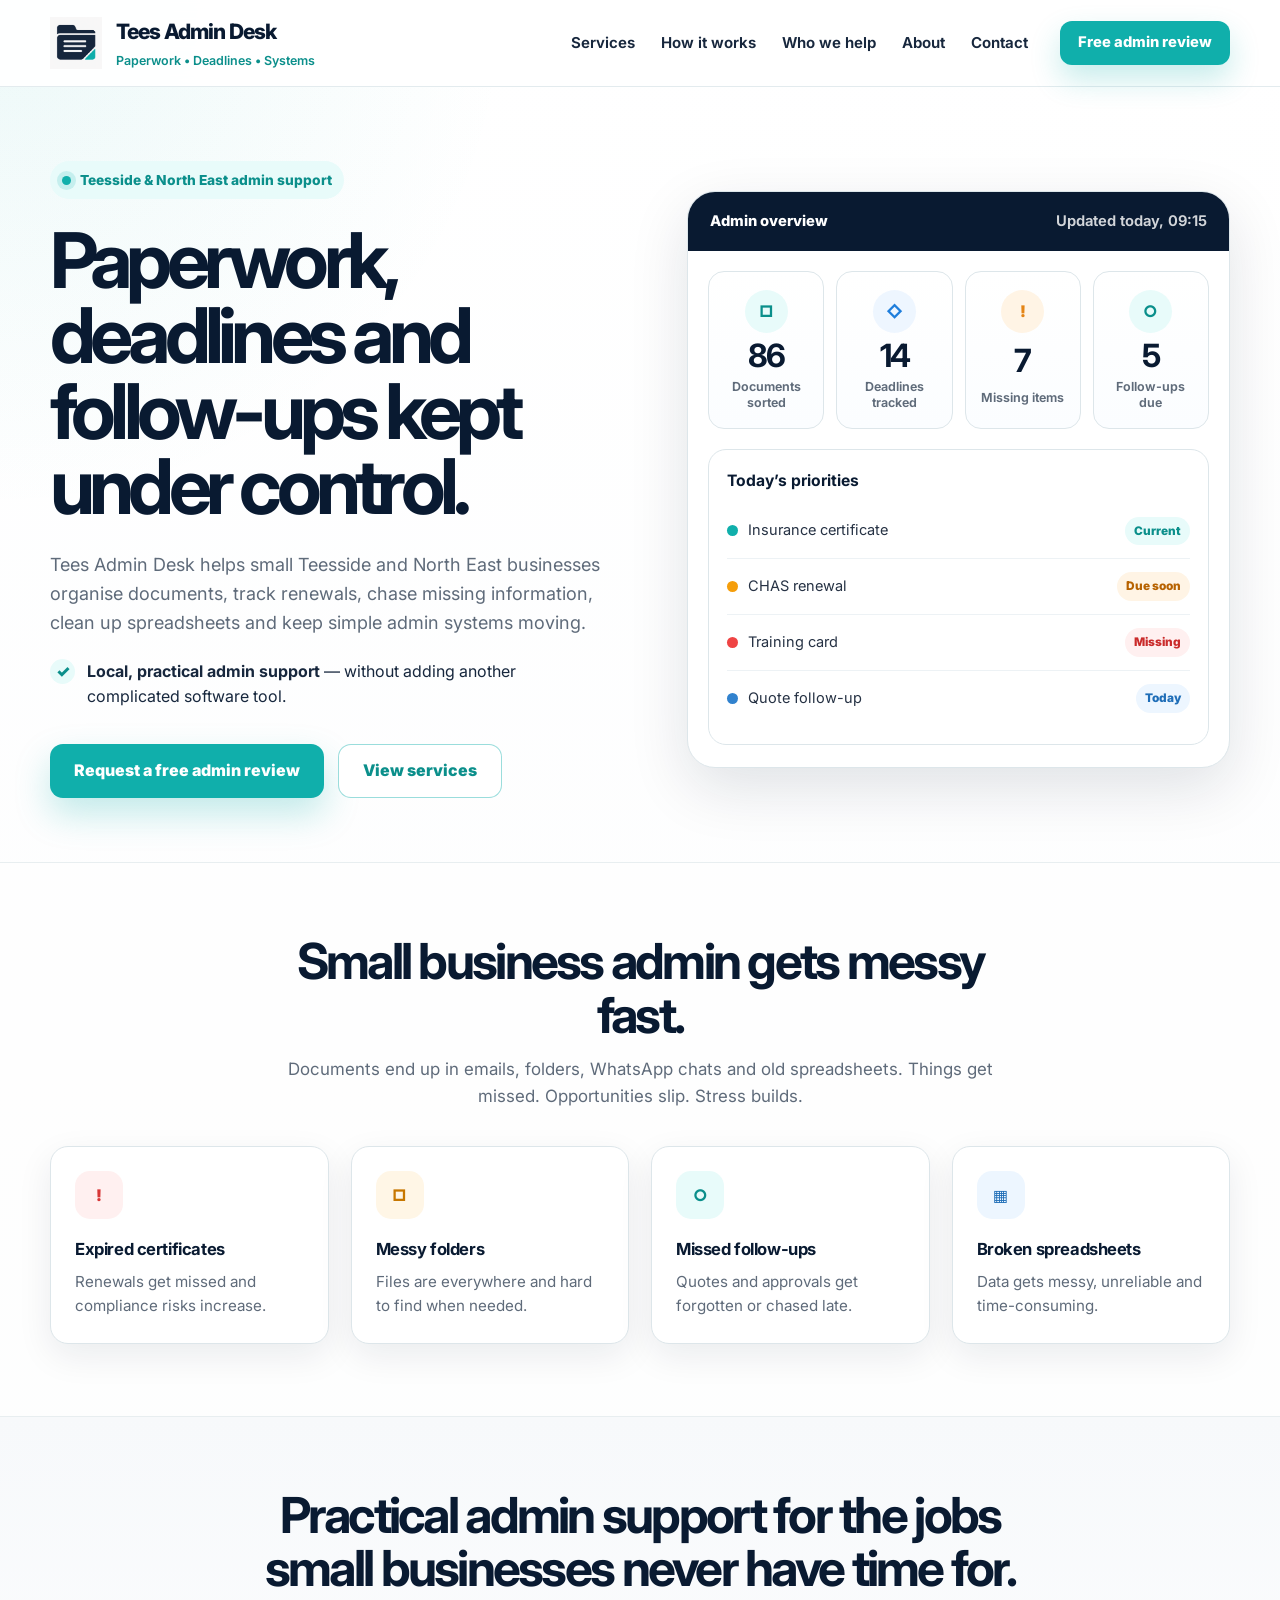
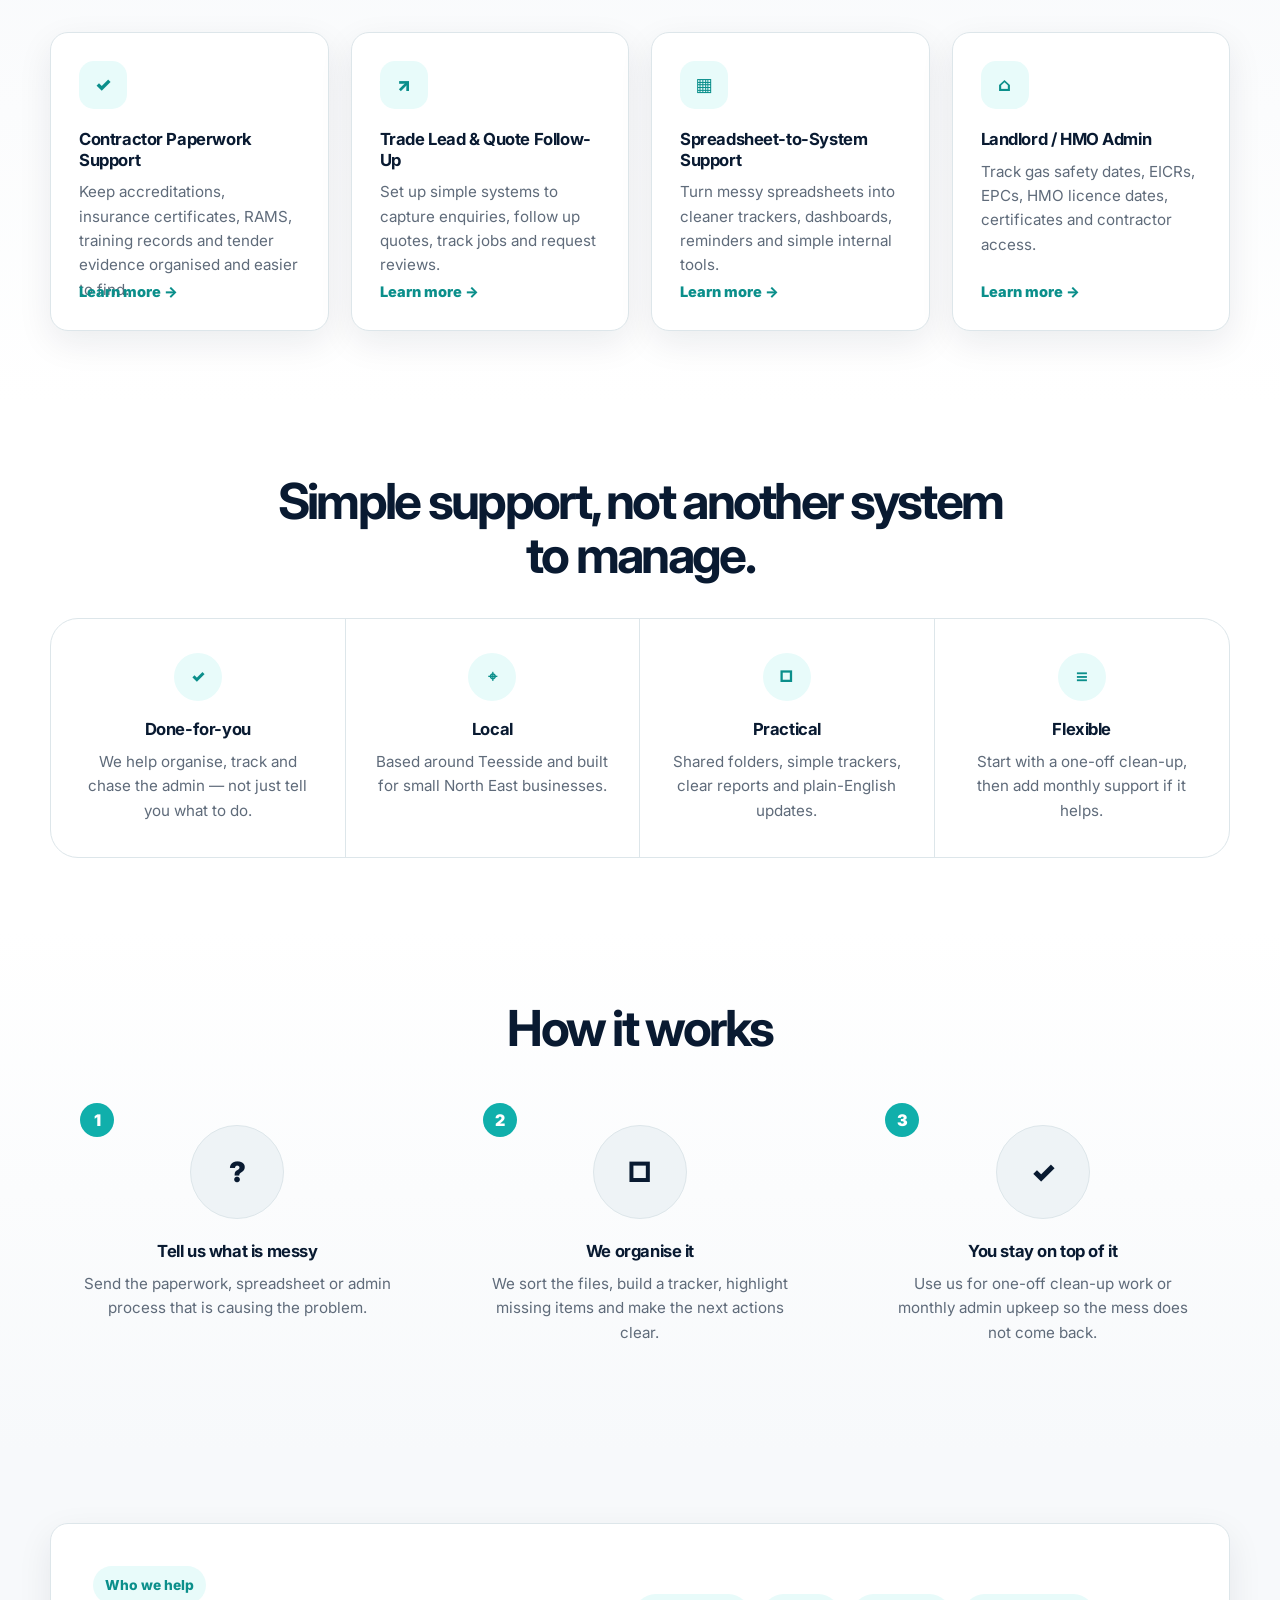
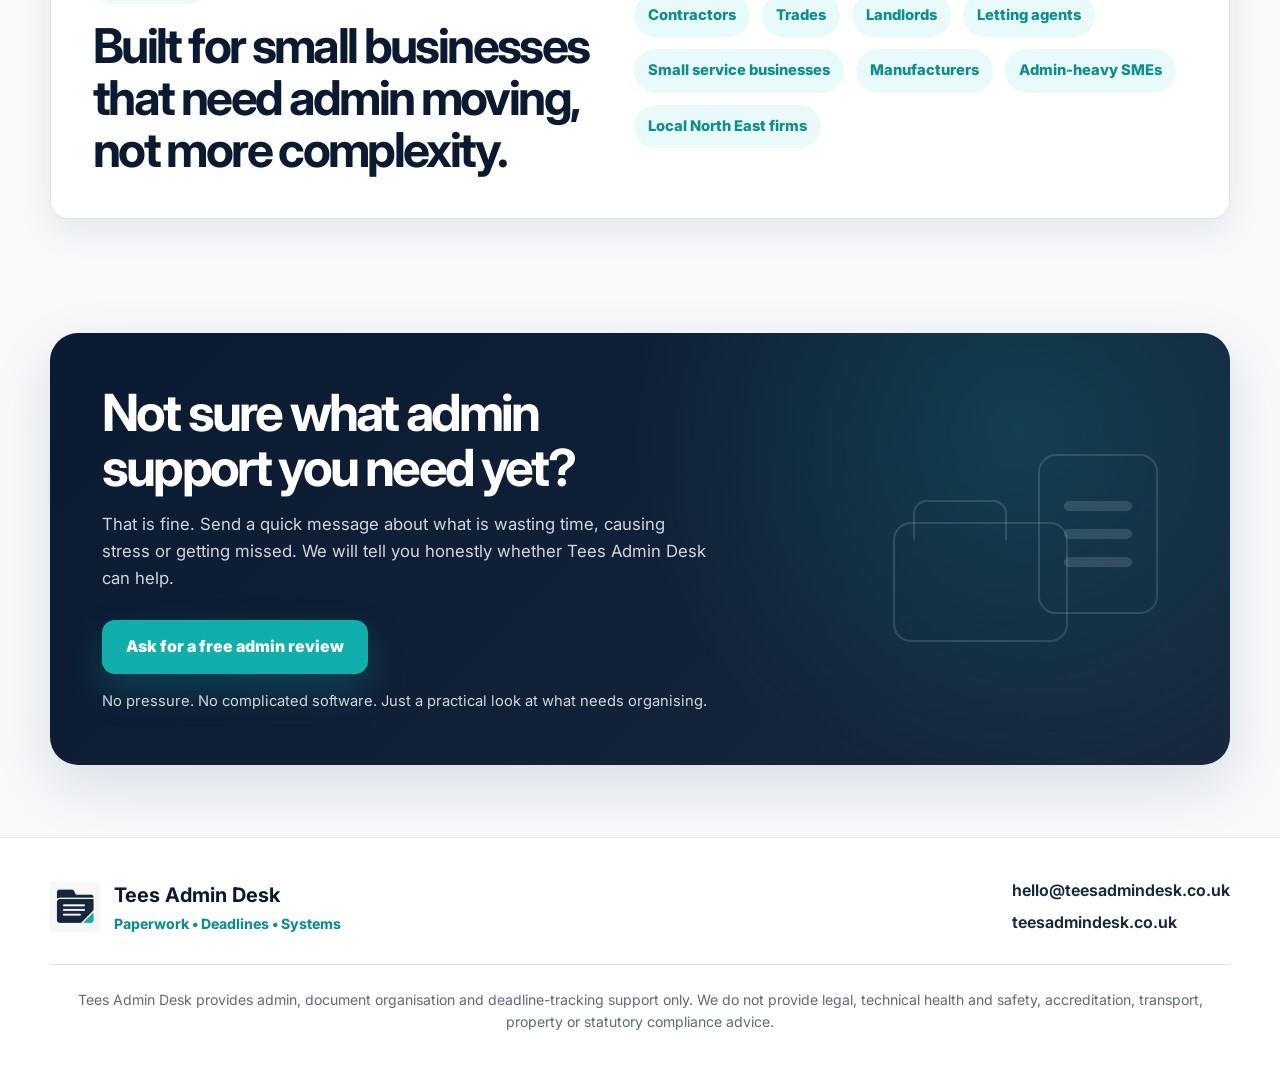
==== index.html @ b33e205f "innit" ====
<!DOCTYPE html>
<html lang="en">
<head>
  <meta charset="UTF-8" />
  <meta name="viewport" content="width=device-width, initial-scale=1.0" />
  <meta
    name="description"
    content="Tees Admin Desk helps small Teesside and North East businesses organise paperwork, track deadlines, chase missing information and keep simple admin systems moving."
  />
  <title>Tees Admin Desk | Paperwork, Deadlines & Systems</title>

  <link rel="preconnect" href="https://fonts.googleapis.com" />
  <link rel="preconnect" href="https://fonts.gstatic.com" crossorigin />
  <link
    href="https://fonts.googleapis.com/css2?family=Inter:wght@400;500;600;700;800&display=swap"
    rel="stylesheet"
  />

  <link rel="stylesheet" href="styles.css" />
</head>

<body>
  <header class="site-header">
    <div class="container header-inner">
      <a class="brand" href="index.html" aria-label="Tees Admin Desk home">
        <img src="assets/Logo.png" alt="Tees Admin Desk logo" class="brand-logo" />
        <div class="brand-copy">
          <span class="brand-name">Tees Admin Desk</span>
          <span class="brand-tagline">Paperwork • Deadlines • Systems</span>
        </div>
      </a>

      <nav class="site-nav" aria-label="Main navigation">
        <a href="#services">Services</a>
        <a href="#how-it-works">How it works</a>
        <a href="#who-we-help">Who we help</a>
        <a href="#about">About</a>
        <a href="contact.html">Contact</a>
      </nav>

      <a class="header-cta" href="contact.html">Free admin review</a>
    </div>
  </header>

  <main>
    <section class="hero">
      <div class="container hero-grid">
        <div class="hero-copy">
          <div class="eyebrow">
            <span class="eyebrow-dot"></span>
            Teesside & North East admin support
          </div>

          <h1>Paperwork, deadlines and follow-ups kept under control.</h1>

          <p class="hero-text">
            Tees Admin Desk helps small Teesside and North East businesses organise
            documents, track renewals, chase missing information, clean up spreadsheets
            and keep simple admin systems moving.
          </p>

          <div class="trust-line">
            <span class="trust-icon">✓</span>
            <span>
              <strong>Local, practical admin support</strong> — without adding another
              complicated software tool.
            </span>
          </div>

          <div class="hero-actions">
            <a class="btn btn-primary" href="contact.html">Request a free admin review</a>
            <a class="btn btn-secondary" href="#services">View services</a>
          </div>
        </div>

        <aside class="dashboard-card" aria-label="Admin overview example">
          <div class="dashboard-top">
            <span>Admin overview</span>
            <span>Updated today, 09:15</span>
          </div>

          <div class="metrics-grid">
            <div class="metric-card">
              <span class="metric-icon">□</span>
              <strong>86</strong>
              <span>Documents sorted</span>
            </div>

            <div class="metric-card">
              <span class="metric-icon blue">◇</span>
              <strong>14</strong>
              <span>Deadlines tracked</span>
            </div>

            <div class="metric-card">
              <span class="metric-icon orange">!</span>
              <strong>7</strong>
              <span>Missing items</span>
            </div>

            <div class="metric-card">
              <span class="metric-icon">○</span>
              <strong>5</strong>
              <span>Follow-ups due</span>
            </div>
          </div>

          <div class="priority-list">
            <h3>Today’s priorities</h3>

            <div class="priority-row">
              <span class="status-dot current"></span>
              <span>Insurance certificate</span>
              <span class="status-pill current">Current</span>
            </div>

            <div class="priority-row">
              <span class="status-dot due"></span>
              <span>CHAS renewal</span>
              <span class="status-pill due">Due soon</span>
            </div>

            <div class="priority-row">
              <span class="status-dot missing"></span>
              <span>Training card</span>
              <span class="status-pill missing">Missing</span>
            </div>

            <div class="priority-row">
              <span class="status-dot today"></span>
              <span>Quote follow-up</span>
              <span class="status-pill today">Today</span>
            </div>
          </div>
        </aside>
      </div>
    </section>

    <section class="section problem-section">
      <div class="container">
        <div class="section-heading">
          <h2>Small business admin gets messy fast.</h2>
          <p>
            Documents end up in emails, folders, WhatsApp chats and old spreadsheets.
            Things get missed. Opportunities slip. Stress builds.
          </p>
        </div>

        <div class="problem-grid">
          <article class="problem-card">
            <span class="card-icon red">!</span>
            <h3>Expired certificates</h3>
            <p>Renewals get missed and compliance risks increase.</p>
          </article>

          <article class="problem-card">
            <span class="card-icon amber">□</span>
            <h3>Messy folders</h3>
            <p>Files are everywhere and hard to find when needed.</p>
          </article>

          <article class="problem-card">
            <span class="card-icon teal">○</span>
            <h3>Missed follow-ups</h3>
            <p>Quotes and approvals get forgotten or chased late.</p>
          </article>

          <article class="problem-card">
            <span class="card-icon blue">▦</span>
            <h3>Broken spreadsheets</h3>
            <p>Data gets messy, unreliable and time-consuming.</p>
          </article>
        </div>
      </div>
    </section>

    <section class="section services-section" id="services">
      <div class="container">
        <div class="section-heading">
          <h2>Practical admin support for the jobs small businesses never have time for.</h2>
        </div>

        <div class="services-grid">
          <a class="service-card" href="contractor-paperwork.html">
            <span class="service-icon">✓</span>
            <h3>Contractor Paperwork Support</h3>
            <p>
              Keep accreditations, insurance certificates, RAMS, training records and
              tender evidence organised and easier to find.
            </p>
            <span class="learn-link">Learn more</span>
          </a>

          <a class="service-card" href="contact.html">
            <span class="service-icon">↗</span>
            <h3>Trade Lead & Quote Follow-Up</h3>
            <p>
              Set up simple systems to capture enquiries, follow up quotes, track jobs
              and request reviews.
            </p>
            <span class="learn-link">Learn more</span>
          </a>

          <a class="service-card" href="contact.html">
            <span class="service-icon">▦</span>
            <h3>Spreadsheet-to-System Support</h3>
            <p>
              Turn messy spreadsheets into cleaner trackers, dashboards, reminders and
              simple internal tools.
            </p>
            <span class="learn-link">Learn more</span>
          </a>

          <a class="service-card" href="contact.html">
            <span class="service-icon">⌂</span>
            <h3>Landlord / HMO Admin</h3>
            <p>
              Track gas safety dates, EICRs, EPCs, HMO licence dates, certificates and
              contractor access.
            </p>
            <span class="learn-link">Learn more</span>
          </a>
        </div>
      </div>
    </section>

    <section class="section why-section" id="about">
      <div class="container">
        <div class="section-heading">
          <h2>Simple support, not another system to manage.</h2>
        </div>

        <div class="why-grid">
          <article class="why-item">
            <span class="why-icon">✓</span>
            <h3>Done-for-you</h3>
            <p>We help organise, track and chase the admin — not just tell you what to do.</p>
          </article>

          <article class="why-item">
            <span class="why-icon">⌖</span>
            <h3>Local</h3>
            <p>Based around Teesside and built for small North East businesses.</p>
          </article>

          <article class="why-item">
            <span class="why-icon">□</span>
            <h3>Practical</h3>
            <p>Shared folders, simple trackers, clear reports and plain-English updates.</p>
          </article>

          <article class="why-item">
            <span class="why-icon">≡</span>
            <h3>Flexible</h3>
            <p>Start with a one-off clean-up, then add monthly support if it helps.</p>
          </article>
        </div>
      </div>
    </section>

    <section class="section process-section" id="how-it-works">
      <div class="container">
        <div class="section-heading">
          <h2>How it works</h2>
        </div>

        <div class="process-grid">
          <article class="process-step">
            <span class="step-number">1</span>
            <div class="step-icon">?</div>
            <h3>Tell us what is messy</h3>
            <p>Send the paperwork, spreadsheet or admin process that is causing the problem.</p>
          </article>

          <article class="process-step">
            <span class="step-number">2</span>
            <div class="step-icon">□</div>
            <h3>We organise it</h3>
            <p>We sort the files, build a tracker, highlight missing items and make the next actions clear.</p>
          </article>

          <article class="process-step">
            <span class="step-number">3</span>
            <div class="step-icon">✓</div>
            <h3>You stay on top of it</h3>
            <p>Use us for one-off clean-up work or monthly admin upkeep so the mess does not come back.</p>
          </article>
        </div>
      </div>
    </section>

    <section class="section who-section" id="who-we-help">
      <div class="container">
        <div class="who-card">
          <div>
            <span class="section-label">Who we help</span>
            <h2>Built for small businesses that need admin moving, not more complexity.</h2>
          </div>

          <div class="who-list">
            <span>Contractors</span>
            <span>Trades</span>
            <span>Landlords</span>
            <span>Letting agents</span>
            <span>Small service businesses</span>
            <span>Manufacturers</span>
            <span>Admin-heavy SMEs</span>
            <span>Local North East firms</span>
          </div>
        </div>
      </div>
    </section>

    <section class="section final-cta">
      <div class="container">
        <div class="cta-card">
          <div class="cta-content">
            <h2>Not sure what admin support you need yet?</h2>
            <p>
              That is fine. Send a quick message about what is wasting time, causing
              stress or getting missed. We will tell you honestly whether Tees Admin Desk
              can help.
            </p>

            <a class="btn btn-primary" href="contact.html">Ask for a free admin review</a>

            <p class="cta-note">
              No pressure. No complicated software. Just a practical look at what needs organising.
            </p>
          </div>

          <div class="cta-illustration" aria-hidden="true">
            <div class="folder-shape"></div>
            <div class="checklist-shape">
              <span></span>
              <span></span>
              <span></span>
            </div>
          </div>
        </div>
      </div>
    </section>
  </main>

  <footer class="site-footer">
    <div class="container footer-grid">
      <div class="footer-brand">
        <img src="assets/Logo.png" alt="Tees Admin Desk logo" class="footer-logo" />
        <div>
          <strong>Tees Admin Desk</strong>
          <span>Paperwork • Deadlines • Systems</span>
        </div>
      </div>

      <div class="footer-contact">
        <a href="mailto:hello@teesadmindesk.co.uk">hello@teesadmindesk.co.uk</a>
        <a href="https://teesadmindesk.co.uk">teesadmindesk.co.uk</a>
      </div>

      <p class="footer-disclaimer">
        Tees Admin Desk provides admin, document organisation and deadline-tracking
        support only. We do not provide legal, technical health and safety,
        accreditation, transport, property or statutory compliance advice.
      </p>
    </div>
  </footer>
</body>
</html>
---- styles.css ----
:root {
  --navy: #17273d;
  --navy-dark: #091a31;
  --teal: #10afab;
  --teal-dark: #0b8f8b;
  --teal-soft: #e8fbfa;
  --bg: #f7f9fb;
  --white: #ffffff;
  --border: #dde6ea;
  --text: #263244;
  --muted: #5f6b7a;
  --shadow: 0 20px 60px rgba(9, 26, 49, 0.12);
  --shadow-soft: 0 12px 35px rgba(9, 26, 49, 0.08);
  --radius-lg: 28px;
  --radius-md: 18px;
  --radius-sm: 12px;
  --container: 1180px;
}

* {
  box-sizing: border-box;
  margin: 0;
  padding: 0;
}

html {
  scroll-behavior: smooth;
}

body {
  font-family: "Inter", system-ui, -apple-system, BlinkMacSystemFont, "Segoe UI", sans-serif;
  background:
    radial-gradient(circle at top left, rgba(16, 175, 171, 0.08), transparent 32rem),
    linear-gradient(180deg, #ffffff 0%, var(--bg) 100%);
  color: var(--text);
  line-height: 1.6;
}

img {
  max-width: 100%;
  display: block;
}

a {
  color: inherit;
  text-decoration: none;
}

.container {
  width: min(var(--container), calc(100% - 40px));
  margin-inline: auto;
}

.site-header {
  position: sticky;
  top: 0;
  z-index: 50;
  background: rgba(255, 255, 255, 0.92);
  backdrop-filter: blur(18px);
  border-bottom: 1px solid rgba(221, 230, 234, 0.8);
}

.header-inner {
  min-height: 86px;
  display: flex;
  align-items: center;
  gap: 32px;
}

.brand {
  display: flex;
  align-items: center;
  gap: 14px;
  min-width: max-content;
}

.brand-logo {
  width: 52px;
  height: 52px;
  object-fit: contain;
}

.brand-copy {
  display: grid;
  gap: 2px;
}

.brand-name {
  font-size: 1.32rem;
  font-weight: 800;
  letter-spacing: -0.04em;
  color: var(--navy-dark);
}

.brand-tagline {
  font-size: 0.78rem;
  font-weight: 600;
  color: var(--teal-dark);
}

.site-nav {
  margin-left: auto;
  display: flex;
  align-items: center;
  gap: 26px;
  font-size: 0.94rem;
  font-weight: 650;
  color: var(--navy);
}

.site-nav a {
  position: relative;
}

.site-nav a::after {
  content: "";
  position: absolute;
  left: 0;
  bottom: -8px;
  width: 0;
  height: 2px;
  border-radius: 999px;
  background: var(--teal);
  transition: width 0.2s ease;
}

.site-nav a:hover::after {
  width: 100%;
}

.header-cta {
  display: inline-flex;
  align-items: center;
  justify-content: center;
  min-height: 44px;
  padding: 0 18px;
  border-radius: 12px;
  background: var(--teal);
  color: var(--white);
  font-size: 0.92rem;
  font-weight: 800;
  box-shadow: 0 14px 30px rgba(16, 175, 171, 0.24);
  transition: transform 0.2s ease, background 0.2s ease;
}

.header-cta:hover {
  transform: translateY(-2px);
  background: var(--teal-dark);
}

.hero {
  padding: 74px 0 64px;
}

.hero-grid {
  display: grid;
  grid-template-columns: 1.02fr 0.98fr;
  gap: 72px;
  align-items: center;
}

.eyebrow,
.section-label {
  width: fit-content;
  display: inline-flex;
  align-items: center;
  gap: 9px;
  padding: 8px 12px;
  border-radius: 999px;
  background: var(--teal-soft);
  color: var(--teal-dark);
  font-size: 0.86rem;
  font-weight: 800;
}

.eyebrow-dot {
  width: 9px;
  height: 9px;
  border-radius: 999px;
  background: var(--teal);
  box-shadow: 0 0 0 5px rgba(16, 175, 171, 0.16);
}

.hero h1 {
  margin-top: 24px;
  max-width: 680px;
  font-size: clamp(3rem, 6vw, 5.75rem);
  line-height: 0.98;
  letter-spacing: -0.075em;
  color: var(--navy-dark);
}

.hero-text {
  margin-top: 26px;
  max-width: 590px;
  font-size: 1.13rem;
  color: var(--muted);
}

.trust-line {
  margin-top: 22px;
  display: flex;
  align-items: flex-start;
  gap: 12px;
  max-width: 560px;
  color: var(--navy);
}

.trust-icon {
  flex: 0 0 auto;
  display: grid;
  place-items: center;
  width: 25px;
  height: 25px;
  border-radius: 999px;
  background: var(--teal-soft);
  color: var(--teal-dark);
  font-weight: 900;
}

.hero-actions {
  margin-top: 34px;
  display: flex;
  flex-wrap: wrap;
  gap: 14px;
}

.btn {
  display: inline-flex;
  align-items: center;
  justify-content: center;
  min-height: 54px;
  padding: 0 24px;
  border-radius: 13px;
  font-weight: 850;
  transition: transform 0.2s ease, box-shadow 0.2s ease, background 0.2s ease;
}

.btn:hover {
  transform: translateY(-2px);
}

.btn-primary {
  background: var(--teal);
  color: var(--white);
  box-shadow: 0 16px 35px rgba(16, 175, 171, 0.25);
}

.btn-primary:hover {
  background: var(--teal-dark);
}

.btn-secondary {
  background: var(--white);
  color: var(--teal-dark);
  border: 1px solid rgba(16, 175, 171, 0.42);
}

.btn-secondary:hover {
  box-shadow: var(--shadow-soft);
}

.dashboard-card {
  background: var(--white);
  border: 1px solid var(--border);
  border-radius: var(--radius-lg);
  box-shadow: var(--shadow);
  overflow: hidden;
}

.dashboard-top {
  display: flex;
  justify-content: space-between;
  gap: 18px;
  padding: 18px 22px;
  background: var(--navy-dark);
  color: var(--white);
  font-size: 0.92rem;
  font-weight: 800;
}

.dashboard-top span:last-child {
  opacity: 0.82;
  font-weight: 650;
}

.metrics-grid {
  padding: 20px;
  display: grid;
  grid-template-columns: repeat(4, 1fr);
  gap: 12px;
}

.metric-card {
  min-height: 132px;
  padding: 18px 10px;
  border: 1px solid var(--border);
  border-radius: 16px;
  text-align: center;
  display: grid;
  justify-items: center;
  gap: 7px;
  background: linear-gradient(180deg, #ffffff 0%, #fbfdff 100%);
}

.metric-icon {
  display: grid;
  place-items: center;
  width: 43px;
  height: 43px;
  border-radius: 999px;
  background: var(--teal-soft);
  color: var(--teal-dark);
  font-weight: 900;
}

.metric-icon.blue {
  background: #eef6ff;
  color: #1f7edc;
}

.metric-icon.orange {
  background: #fff4e5;
  color: #e48415;
}

.metric-card strong {
  font-size: 2rem;
  line-height: 1;
  color: var(--navy-dark);
  letter-spacing: -0.05em;
}

.metric-card span:last-child {
  color: var(--muted);
  font-size: 0.78rem;
  font-weight: 650;
  line-height: 1.25;
}

.priority-list {
  margin: 0 20px 22px;
  padding: 18px;
  border: 1px solid var(--border);
  border-radius: 18px;
}

.priority-list h3 {
  margin-bottom: 10px;
  color: var(--navy-dark);
  font-size: 0.98rem;
}

.priority-row {
  display: grid;
  grid-template-columns: auto 1fr auto;
  align-items: center;
  gap: 10px;
  padding: 13px 0;
  border-top: 1px solid #edf2f5;
  font-size: 0.91rem;
}

.priority-row:first-of-type {
  border-top: 0;
}

.status-dot {
  width: 11px;
  height: 11px;
  border-radius: 999px;
}

.status-dot.current {
  background: var(--teal);
}

.status-dot.due {
  background: #f59e0b;
}

.status-dot.missing {
  background: #ef4444;
}

.status-dot.today {
  background: #3182ce;
}

.status-pill {
  padding: 5px 9px;
  border-radius: 999px;
  font-size: 0.74rem;
  font-weight: 850;
}

.status-pill.current {
  background: var(--teal-soft);
  color: var(--teal-dark);
}

.status-pill.due {
  background: #fff4e5;
  color: #b76200;
}

.status-pill.missing {
  background: #fff0f0;
  color: #ca2b2b;
}

.status-pill.today {
  background: #edf6ff;
  color: #1f6eb8;
}

.section {
  padding: 72px 0;
}

.section-heading {
  max-width: 760px;
  margin: 0 auto 36px;
  text-align: center;
}

.section-heading h2 {
  font-size: clamp(2rem, 4vw, 3.1rem);
  line-height: 1.08;
  letter-spacing: -0.055em;
  color: var(--navy-dark);
}

.section-heading p {
  margin-top: 14px;
  color: var(--muted);
  font-size: 1.06rem;
}

.problem-section {
  background: rgba(255, 255, 255, 0.62);
  border-top: 1px solid rgba(221, 230, 234, 0.65);
  border-bottom: 1px solid rgba(221, 230, 234, 0.65);
}

.problem-grid,
.services-grid {
  display: grid;
  grid-template-columns: repeat(4, 1fr);
  gap: 22px;
}

.problem-card,
.service-card,
.who-card {
  background: var(--white);
  border: 1px solid var(--border);
  border-radius: var(--radius-md);
  box-shadow: var(--shadow-soft);
}

.problem-card {
  padding: 24px;
  min-height: 185px;
}

.card-icon,
.service-icon,
.why-icon {
  display: grid;
  place-items: center;
  width: 48px;
  height: 48px;
  border-radius: 15px;
  margin-bottom: 20px;
  font-weight: 900;
}

.card-icon.red {
  color: #d73737;
  background: #fff0f0;
}

.card-icon.amber {
  color: #c77700;
  background: #fff6e6;
}

.card-icon.teal,
.service-icon,
.why-icon {
  color: var(--teal-dark);
  background: var(--teal-soft);
}

.card-icon.blue {
  color: #1f6eb8;
  background: #edf6ff;
}

.problem-card h3,
.service-card h3,
.why-item h3,
.process-step h3 {
  color: var(--navy-dark);
  font-size: 1.04rem;
  line-height: 1.25;
  letter-spacing: -0.025em;
}

.problem-card p,
.service-card p,
.why-item p,
.process-step p {
  margin-top: 10px;
  color: var(--muted);
  font-size: 0.95rem;
}

.services-section {
  background: linear-gradient(180deg, var(--bg) 0%, #ffffff 100%);
}

.service-card {
  position: relative;
  padding: 28px;
  min-height: 285px;
  transition: transform 0.2s ease, box-shadow 0.2s ease, border-color 0.2s ease;
}

.service-card:hover {
  transform: translateY(-5px);
  border-color: rgba(16, 175, 171, 0.35);
  box-shadow: var(--shadow);
}

.service-icon {
  font-size: 1.15rem;
}

.learn-link {
  position: absolute;
  left: 28px;
  bottom: 26px;
  color: var(--teal-dark);
  font-size: 0.91rem;
  font-weight: 850;
}

.learn-link::after {
  content: " →";
}

.why-section {
  background: #ffffff;
}

.why-grid {
  display: grid;
  grid-template-columns: repeat(4, 1fr);
  border: 1px solid var(--border);
  border-radius: var(--radius-lg);
  overflow: hidden;
  background: var(--white);
}

.why-item {
  padding: 34px 30px;
  text-align: center;
  border-right: 1px solid var(--border);
}

.why-item:last-child {
  border-right: 0;
}

.why-icon {
  margin: 0 auto 18px;
  border-radius: 999px;
}

.process-section {
  background: linear-gradient(180deg, #ffffff 0%, var(--bg) 100%);
}

.process-grid {
  position: relative;
  display: grid;
  grid-template-columns: repeat(3, 1fr);
  gap: 28px;
}

.process-step {
  position: relative;
  padding: 34px 30px;
  text-align: center;
}

.step-number {
  position: absolute;
  top: 12px;
  left: 30px;
  display: grid;
  place-items: center;
  width: 34px;
  height: 34px;
  border-radius: 999px;
  background: var(--teal);
  color: var(--white);
  font-weight: 900;
}

.step-icon {
  width: 94px;
  height: 94px;
  margin: 0 auto 22px;
  display: grid;
  place-items: center;
  border-radius: 999px;
  background: #eef3f6;
  color: var(--navy-dark);
  font-size: 1.75rem;
  font-weight: 900;
  border: 1px solid var(--border);
}

.who-section {
  background: var(--bg);
}

.who-card {
  padding: 42px;
  display: grid;
  grid-template-columns: 0.95fr 1.05fr;
  gap: 40px;
  align-items: center;
}

.who-card h2 {
  margin-top: 16px;
  color: var(--navy-dark);
  font-size: clamp(1.9rem, 4vw, 3rem);
  line-height: 1.08;
  letter-spacing: -0.055em;
}

.who-list {
  display: flex;
  flex-wrap: wrap;
  gap: 12px;
}

.who-list span {
  padding: 10px 14px;
  border-radius: 999px;
  background: var(--teal-soft);
  color: var(--teal-dark);
  font-weight: 800;
  font-size: 0.92rem;
}

.final-cta {
  background: var(--bg);
  padding-top: 42px;
}

.cta-card {
  position: relative;
  overflow: hidden;
  border-radius: var(--radius-lg);
  background:
    radial-gradient(circle at 82% 22%, rgba(16, 175, 171, 0.20), transparent 24rem),
    linear-gradient(135deg, var(--navy-dark) 0%, var(--navy) 100%);
  color: var(--white);
  padding: 52px;
  min-height: 320px;
  display: grid;
  grid-template-columns: 1fr 0.7fr;
  gap: 36px;
  align-items: center;
  box-shadow: var(--shadow);
}

.cta-content {
  max-width: 690px;
}

.cta-card h2 {
  font-size: clamp(2rem, 4vw, 3.3rem);
  line-height: 1.08;
  letter-spacing: -0.055em;
}

.cta-card p {
  margin-top: 16px;
  color: rgba(255, 255, 255, 0.82);
  font-size: 1.05rem;
}

.cta-card .btn {
  margin-top: 28px;
}

.cta-note {
  font-size: 0.92rem !important;
}

.cta-illustration {
  position: relative;
  height: 230px;
  opacity: 0.62;
}

.folder-shape {
  position: absolute;
  right: 110px;
  bottom: 22px;
  width: 175px;
  height: 120px;
  border: 2px solid rgba(255, 255, 255, 0.22);
  border-radius: 18px;
}

.folder-shape::before {
  content: "";
  position: absolute;
  left: 18px;
  top: -24px;
  width: 90px;
  height: 38px;
  border: 2px solid rgba(255, 255, 255, 0.22);
  border-bottom: 0;
  border-radius: 14px 14px 0 0;
}

.checklist-shape {
  position: absolute;
  right: 20px;
  top: 20px;
  width: 120px;
  height: 160px;
  border: 2px solid rgba(255, 255, 255, 0.22);
  border-radius: 18px;
  display: grid;
  align-content: center;
  gap: 18px;
  padding: 24px;
}

.checklist-shape span {
  height: 10px;
  border-radius: 999px;
  background: rgba(255, 255, 255, 0.22);
}

.site-footer {
  padding: 40px 0;
  background: #ffffff;
  border-top: 1px solid var(--border);
}

.footer-grid {
  display: grid;
  grid-template-columns: 1fr auto;
  gap: 28px;
  align-items: center;
}

.footer-brand {
  display: flex;
  align-items: center;
  gap: 14px;
}

.footer-logo {
  width: 50px;
  height: 50px;
  object-fit: contain;
}

.footer-brand div {
  display: grid;
  gap: 2px;
}

.footer-brand strong {
  color: var(--navy-dark);
  font-size: 1.25rem;
}

.footer-brand span {
  color: var(--teal-dark);
  font-weight: 750;
  font-size: 0.88rem;
}

.footer-contact {
  display: grid;
  gap: 6px;
  color: var(--navy);
  font-weight: 650;
}

.footer-contact a:hover {
  color: var(--teal-dark);
}

.footer-disclaimer {
  grid-column: 1 / -1;
  color: var(--muted);
  font-size: 0.88rem;
  text-align: center;
  border-top: 1px solid var(--border);
  padding-top: 24px;
}

@media (max-width: 1040px) {
  .header-inner {
    flex-wrap: wrap;
    padding: 16px 0;
  }

  .site-nav {
    order: 3;
    width: 100%;
    margin-left: 0;
    justify-content: center;
    flex-wrap: wrap;
  }

  .header-cta {
    margin-left: auto;
  }

  .hero-grid {
    grid-template-columns: 1fr;
    gap: 44px;
  }

  .hero-copy {
    text-align: center;
  }

  .hero-copy .eyebrow,
  .trust-line,
  .hero-actions {
    margin-left: auto;
    margin-right: auto;
  }

  .hero h1,
  .hero-text {
    margin-left: auto;
    margin-right: auto;
  }

  .problem-grid,
  .services-grid,
  .why-grid {
    grid-template-columns: repeat(2, 1fr);
  }

  .why-item:nth-child(2) {
    border-right: 0;
  }

  .why-item:nth-child(1),
  .why-item:nth-child(2) {
    border-bottom: 1px solid var(--border);
  }

  .who-card,
  .cta-card {
    grid-template-columns: 1fr;
  }

  .cta-illustration {
    display: none;
  }
}

@media (max-width: 720px) {
  .container {
    width: min(100% - 28px, var(--container));
  }

  .brand-logo {
    width: 44px;
    height: 44px;
  }

  .brand-name {
    font-size: 1.05rem;
  }

  .brand-tagline {
    font-size: 0.69rem;
  }

  .site-nav {
    display: none;
  }

  .header-cta {
    min-height: 40px;
    padding: 0 13px;
    font-size: 0.78rem;
  }

  .hero {
    padding: 48px 0 44px;
  }

  .hero h1 {
    font-size: clamp(2.65rem, 13vw, 4rem);
  }

  .hero-text {
    font-size: 1rem;
  }

  .hero-actions {
    width: 100%;
  }

  .btn {
    width: 100%;
  }

  .dashboard-top {
    flex-direction: column;
    gap: 4px;
  }

  .metrics-grid {
    grid-template-columns: repeat(2, 1fr);
  }

  .problem-grid,
  .services-grid,
  .why-grid,
  .process-grid {
    grid-template-columns: 1fr;
  }

  .why-item,
  .why-item:nth-child(2) {
    border-right: 0;
    border-bottom: 1px solid var(--border);
  }

  .why-item:last-child {
    border-bottom: 0;
  }

  .section {
    padding: 54px 0;
  }

  .section-heading {
    margin-bottom: 28px;
  }

  .service-card {
    min-height: 250px;
  }

  .process-step {
    padding: 28px 20px;
  }

  .who-card,
  .cta-card {
    padding: 28px;
  }

  .footer-grid {
    grid-template-columns: 1fr;
    text-align: left;
  }
}

@media (max-width: 420px) {
  .metrics-grid {
    grid-template-columns: 1fr;
  }

  .priority-row {
    grid-template-columns: auto 1fr;
  }

  .status-pill {
    grid-column: 2;
    width: fit-content;
  }
}
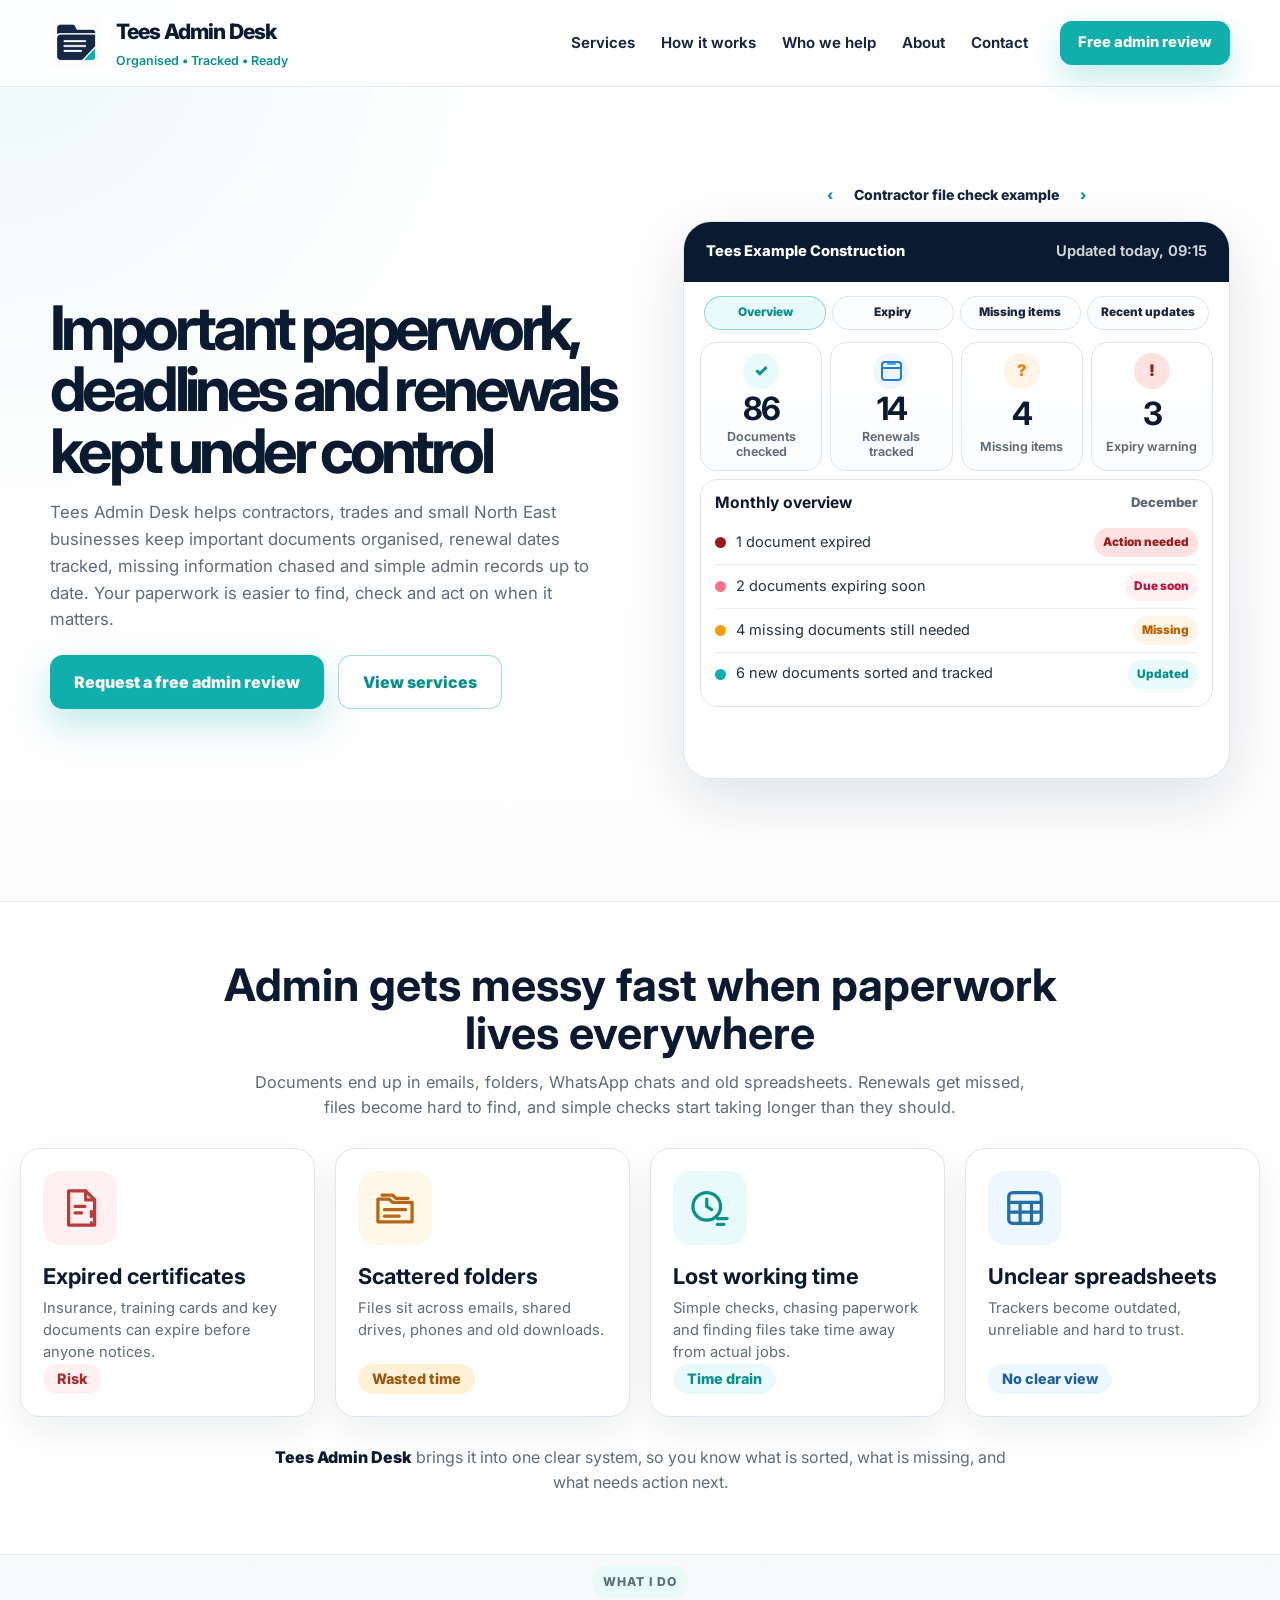
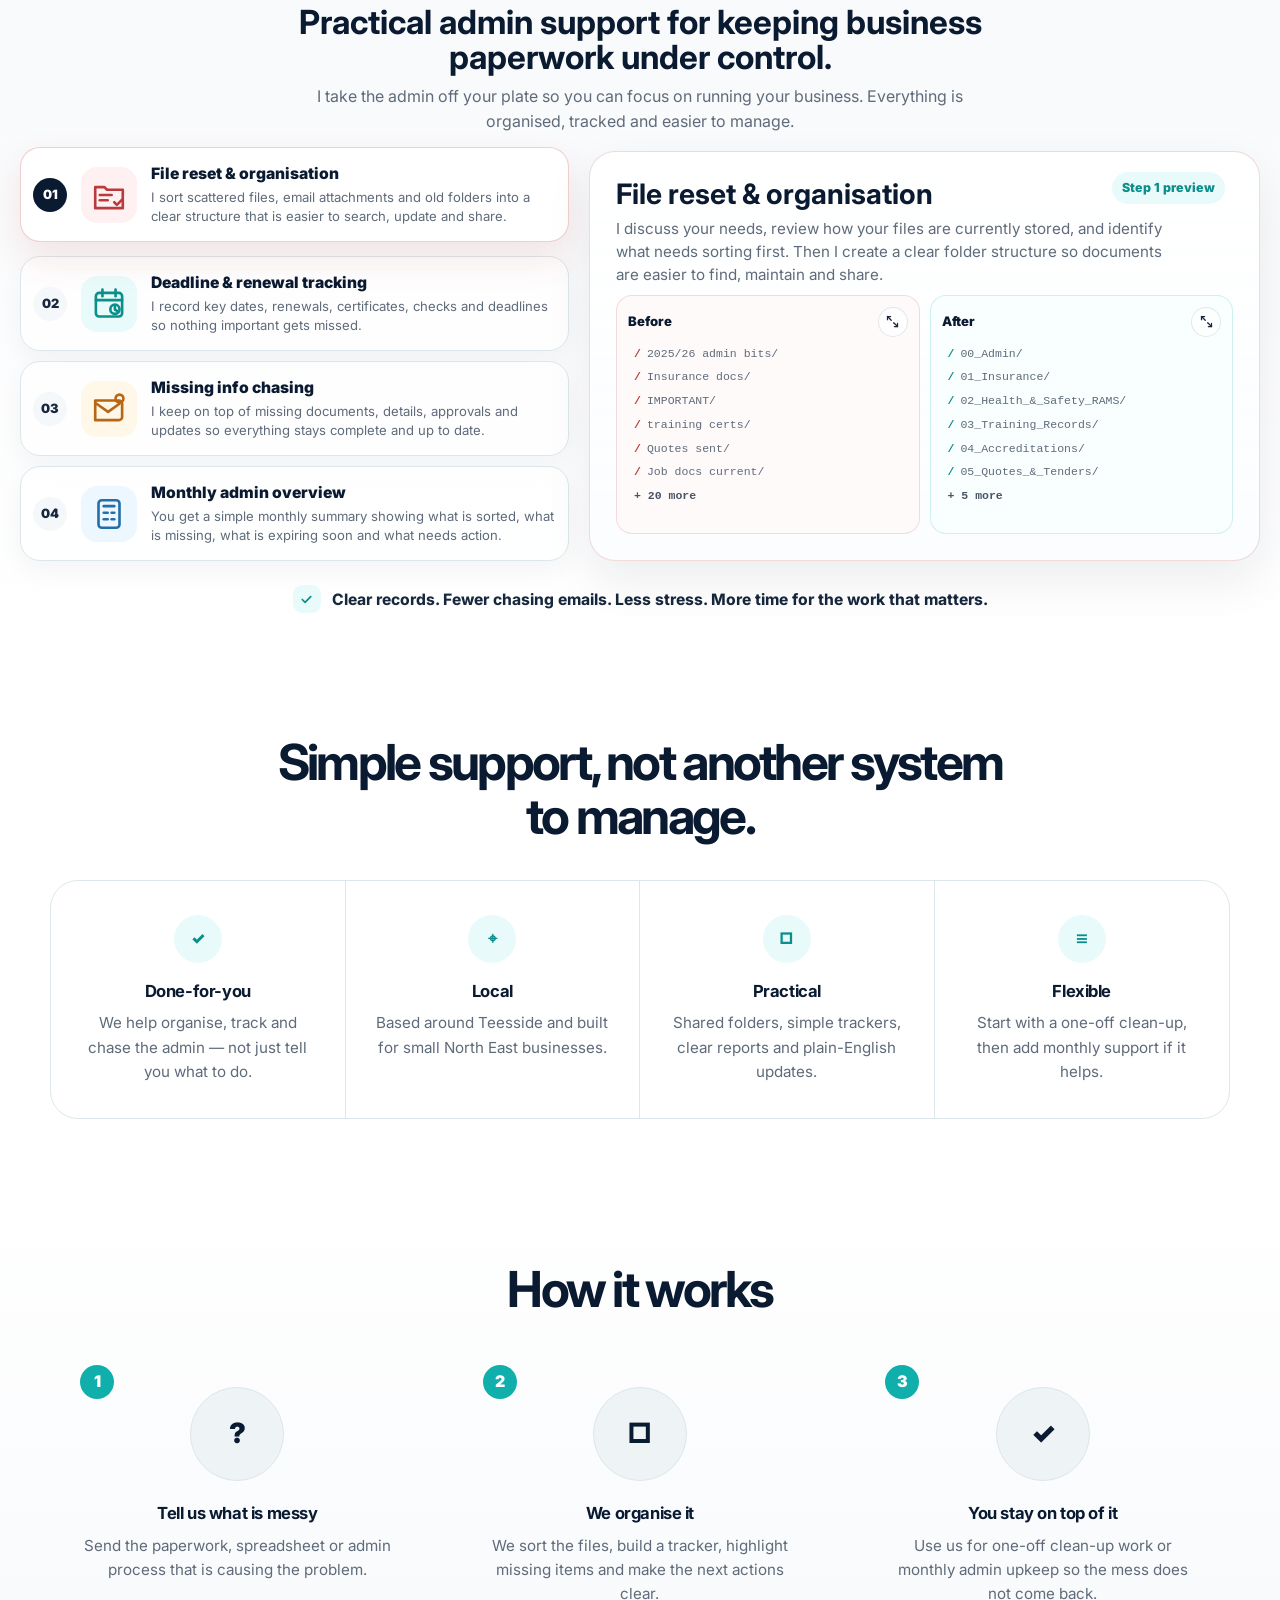
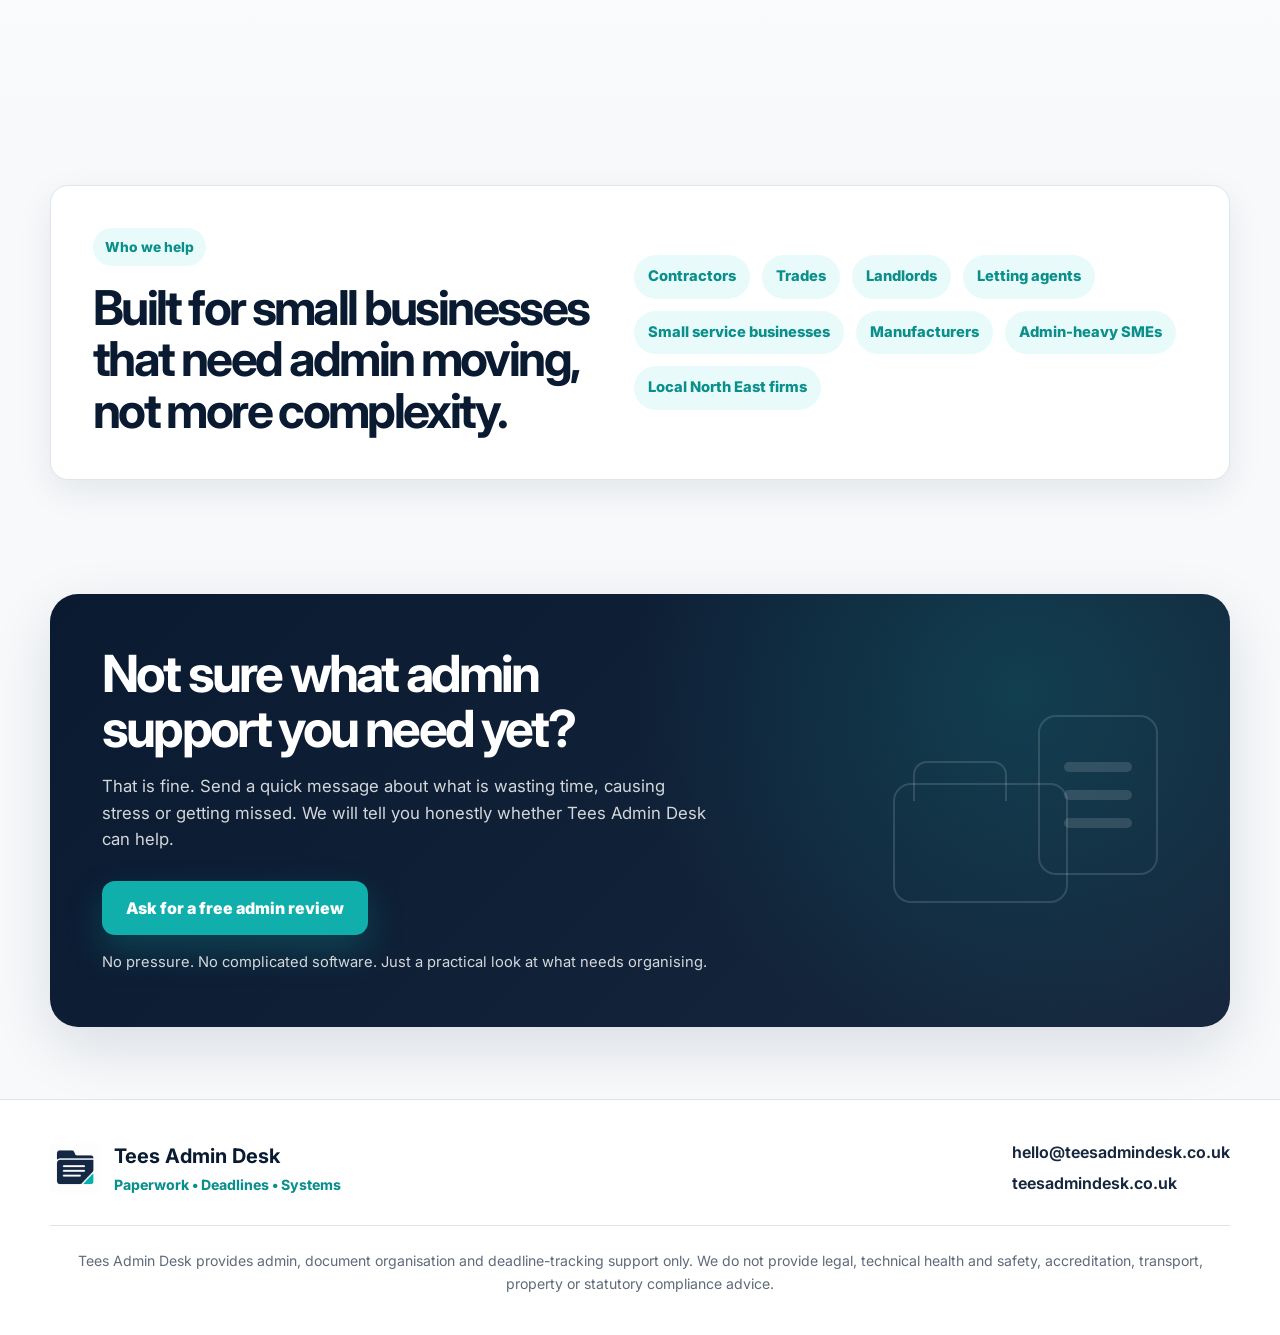
==== commit f5cb4dc9: "Repsosive home page + mobile features" ====
--- a/index.html
+++ b/index.html
@@ -7,7 +7,7 @@
     name="description"
     content="Tees Admin Desk helps small Teesside and North East businesses organise paperwork, track deadlines, chase missing information and keep simple admin systems moving."
   />
-  <title>Tees Admin Desk | Paperwork, Deadlines & Systems</title>
+  <title>Tees Admin Desk | Organised • Tracked • Ready</title>
 
   <link rel="preconnect" href="https://fonts.googleapis.com" />
   <link rel="preconnect" href="https://fonts.gstatic.com" crossorigin />
@@ -20,349 +20,10 @@
 </head>
 
 <body>
-  <header class="site-header">
-    <div class="container header-inner">
-      <a class="brand" href="index.html" aria-label="Tees Admin Desk home">
-        <img src="assets/Logo.png" alt="Tees Admin Desk logo" class="brand-logo" />
-        <div class="brand-copy">
-          <span class="brand-name">Tees Admin Desk</span>
-          <span class="brand-tagline">Paperwork • Deadlines • Systems</span>
-        </div>
-      </a>
+  <div id="site-header"></div>
+  <main id="app"></main>
+  <div id="site-footer"></div>
 
-      <nav class="site-nav" aria-label="Main navigation">
-        <a href="#services">Services</a>
-        <a href="#how-it-works">How it works</a>
-        <a href="#who-we-help">Who we help</a>
-        <a href="#about">About</a>
-        <a href="contact.html">Contact</a>
-      </nav>
-
-      <a class="header-cta" href="contact.html">Free admin review</a>
-    </div>
-  </header>
-
-  <main>
-    <section class="hero">
-      <div class="container hero-grid">
-        <div class="hero-copy">
-          <div class="eyebrow">
-            <span class="eyebrow-dot"></span>
-            Teesside & North East admin support
-          </div>
-
-          <h1>Paperwork, deadlines and follow-ups kept under control.</h1>
-
-          <p class="hero-text">
-            Tees Admin Desk helps small Teesside and North East businesses organise
-            documents, track renewals, chase missing information, clean up spreadsheets
-            and keep simple admin systems moving.
-          </p>
-
-          <div class="trust-line">
-            <span class="trust-icon">✓</span>
-            <span>
-              <strong>Local, practical admin support</strong> — without adding another
-              complicated software tool.
-            </span>
-          </div>
-
-          <div class="hero-actions">
-            <a class="btn btn-primary" href="contact.html">Request a free admin review</a>
-            <a class="btn btn-secondary" href="#services">View services</a>
-          </div>
-        </div>
-
-        <aside class="dashboard-card" aria-label="Admin overview example">
-          <div class="dashboard-top">
-            <span>Admin overview</span>
-            <span>Updated today, 09:15</span>
-          </div>
-
-          <div class="metrics-grid">
-            <div class="metric-card">
-              <span class="metric-icon">□</span>
-              <strong>86</strong>
-              <span>Documents sorted</span>
-            </div>
-
-            <div class="metric-card">
-              <span class="metric-icon blue">◇</span>
-              <strong>14</strong>
-              <span>Deadlines tracked</span>
-            </div>
-
-            <div class="metric-card">
-              <span class="metric-icon orange">!</span>
-              <strong>7</strong>
-              <span>Missing items</span>
-            </div>
-
-            <div class="metric-card">
-              <span class="metric-icon">○</span>
-              <strong>5</strong>
-              <span>Follow-ups due</span>
-            </div>
-          </div>
-
-          <div class="priority-list">
-            <h3>Today’s priorities</h3>
-
-            <div class="priority-row">
-              <span class="status-dot current"></span>
-              <span>Insurance certificate</span>
-              <span class="status-pill current">Current</span>
-            </div>
-
-            <div class="priority-row">
-              <span class="status-dot due"></span>
-              <span>CHAS renewal</span>
-              <span class="status-pill due">Due soon</span>
-            </div>
-
-            <div class="priority-row">
-              <span class="status-dot missing"></span>
-              <span>Training card</span>
-              <span class="status-pill missing">Missing</span>
-            </div>
-
-            <div class="priority-row">
-              <span class="status-dot today"></span>
-              <span>Quote follow-up</span>
-              <span class="status-pill today">Today</span>
-            </div>
-          </div>
-        </aside>
-      </div>
-    </section>
-
-    <section class="section problem-section">
-      <div class="container">
-        <div class="section-heading">
-          <h2>Small business admin gets messy fast.</h2>
-          <p>
-            Documents end up in emails, folders, WhatsApp chats and old spreadsheets.
-            Things get missed. Opportunities slip. Stress builds.
-          </p>
-        </div>
-
-        <div class="problem-grid">
-          <article class="problem-card">
-            <span class="card-icon red">!</span>
-            <h3>Expired certificates</h3>
-            <p>Renewals get missed and compliance risks increase.</p>
-          </article>
-
-          <article class="problem-card">
-            <span class="card-icon amber">□</span>
-            <h3>Messy folders</h3>
-            <p>Files are everywhere and hard to find when needed.</p>
-          </article>
-
-          <article class="problem-card">
-            <span class="card-icon teal">○</span>
-            <h3>Missed follow-ups</h3>
-            <p>Quotes and approvals get forgotten or chased late.</p>
-          </article>
-
-          <article class="problem-card">
-            <span class="card-icon blue">▦</span>
-            <h3>Broken spreadsheets</h3>
-            <p>Data gets messy, unreliable and time-consuming.</p>
-          </article>
-        </div>
-      </div>
-    </section>
-
-    <section class="section services-section" id="services">
-      <div class="container">
-        <div class="section-heading">
-          <h2>Practical admin support for the jobs small businesses never have time for.</h2>
-        </div>
-
-        <div class="services-grid">
-          <a class="service-card" href="contractor-paperwork.html">
-            <span class="service-icon">✓</span>
-            <h3>Contractor Paperwork Support</h3>
-            <p>
-              Keep accreditations, insurance certificates, RAMS, training records and
-              tender evidence organised and easier to find.
-            </p>
-            <span class="learn-link">Learn more</span>
-          </a>
-
-          <a class="service-card" href="contact.html">
-            <span class="service-icon">↗</span>
-            <h3>Trade Lead & Quote Follow-Up</h3>
-            <p>
-              Set up simple systems to capture enquiries, follow up quotes, track jobs
-              and request reviews.
-            </p>
-            <span class="learn-link">Learn more</span>
-          </a>
-
-          <a class="service-card" href="contact.html">
-            <span class="service-icon">▦</span>
-            <h3>Spreadsheet-to-System Support</h3>
-            <p>
-              Turn messy spreadsheets into cleaner trackers, dashboards, reminders and
-              simple internal tools.
-            </p>
-            <span class="learn-link">Learn more</span>
-          </a>
-
-          <a class="service-card" href="contact.html">
-            <span class="service-icon">⌂</span>
-            <h3>Landlord / HMO Admin</h3>
-            <p>
-              Track gas safety dates, EICRs, EPCs, HMO licence dates, certificates and
-              contractor access.
-            </p>
-            <span class="learn-link">Learn more</span>
-          </a>
-        </div>
-      </div>
-    </section>
-
-    <section class="section why-section" id="about">
-      <div class="container">
-        <div class="section-heading">
-          <h2>Simple support, not another system to manage.</h2>
-        </div>
-
-        <div class="why-grid">
-          <article class="why-item">
-            <span class="why-icon">✓</span>
-            <h3>Done-for-you</h3>
-            <p>We help organise, track and chase the admin — not just tell you what to do.</p>
-          </article>
-
-          <article class="why-item">
-            <span class="why-icon">⌖</span>
-            <h3>Local</h3>
-            <p>Based around Teesside and built for small North East businesses.</p>
-          </article>
-
-          <article class="why-item">
-            <span class="why-icon">□</span>
-            <h3>Practical</h3>
-            <p>Shared folders, simple trackers, clear reports and plain-English updates.</p>
-          </article>
-
-          <article class="why-item">
-            <span class="why-icon">≡</span>
-            <h3>Flexible</h3>
-            <p>Start with a one-off clean-up, then add monthly support if it helps.</p>
-          </article>
-        </div>
-      </div>
-    </section>
-
-    <section class="section process-section" id="how-it-works">
-      <div class="container">
-        <div class="section-heading">
-          <h2>How it works</h2>
-        </div>
-
-        <div class="process-grid">
-          <article class="process-step">
-            <span class="step-number">1</span>
-            <div class="step-icon">?</div>
-            <h3>Tell us what is messy</h3>
-            <p>Send the paperwork, spreadsheet or admin process that is causing the problem.</p>
-          </article>
-
-          <article class="process-step">
-            <span class="step-number">2</span>
-            <div class="step-icon">□</div>
-            <h3>We organise it</h3>
-            <p>We sort the files, build a tracker, highlight missing items and make the next actions clear.</p>
-          </article>
-
-          <article class="process-step">
-            <span class="step-number">3</span>
-            <div class="step-icon">✓</div>
-            <h3>You stay on top of it</h3>
-            <p>Use us for one-off clean-up work or monthly admin upkeep so the mess does not come back.</p>
-          </article>
-        </div>
-      </div>
-    </section>
-
-    <section class="section who-section" id="who-we-help">
-      <div class="container">
-        <div class="who-card">
-          <div>
-            <span class="section-label">Who we help</span>
-            <h2>Built for small businesses that need admin moving, not more complexity.</h2>
-          </div>
-
-          <div class="who-list">
-            <span>Contractors</span>
-            <span>Trades</span>
-            <span>Landlords</span>
-            <span>Letting agents</span>
-            <span>Small service businesses</span>
-            <span>Manufacturers</span>
-            <span>Admin-heavy SMEs</span>
-            <span>Local North East firms</span>
-          </div>
-        </div>
-      </div>
-    </section>
-
-    <section class="section final-cta">
-      <div class="container">
-        <div class="cta-card">
-          <div class="cta-content">
-            <h2>Not sure what admin support you need yet?</h2>
-            <p>
-              That is fine. Send a quick message about what is wasting time, causing
-              stress or getting missed. We will tell you honestly whether Tees Admin Desk
-              can help.
-            </p>
-
-            <a class="btn btn-primary" href="contact.html">Ask for a free admin review</a>
-
-            <p class="cta-note">
-              No pressure. No complicated software. Just a practical look at what needs organising.
-            </p>
-          </div>
-
-          <div class="cta-illustration" aria-hidden="true">
-            <div class="folder-shape"></div>
-            <div class="checklist-shape">
-              <span></span>
-              <span></span>
-              <span></span>
-            </div>
-          </div>
-        </div>
-      </div>
-    </section>
-  </main>
-
-  <footer class="site-footer">
-    <div class="container footer-grid">
-      <div class="footer-brand">
-        <img src="assets/Logo.png" alt="Tees Admin Desk logo" class="footer-logo" />
-        <div>
-          <strong>Tees Admin Desk</strong>
-          <span>Paperwork • Deadlines • Systems</span>
-        </div>
-      </div>
-
-      <div class="footer-contact">
-        <a href="mailto:hello@teesadmindesk.co.uk">hello@teesadmindesk.co.uk</a>
-        <a href="https://teesadmindesk.co.uk">teesadmindesk.co.uk</a>
-      </div>
-
-      <p class="footer-disclaimer">
-        Tees Admin Desk provides admin, document organisation and deadline-tracking
-        support only. We do not provide legal, technical health and safety,
-        accreditation, transport, property or statutory compliance advice.
-      </p>
-    </div>
-  </footer>
+  <script type="module" src="js/main.js"></script>
 </body>
-</html>+</html>
--- a/styles.css
+++ b/styles.css
@@ -1,996 +1,15 @@
-:root {
-  --navy: #17273d;
-  --navy-dark: #091a31;
-  --teal: #10afab;
-  --teal-dark: #0b8f8b;
-  --teal-soft: #e8fbfa;
-  --bg: #f7f9fb;
-  --white: #ffffff;
-  --border: #dde6ea;
-  --text: #263244;
-  --muted: #5f6b7a;
-  --shadow: 0 20px 60px rgba(9, 26, 49, 0.12);
-  --shadow-soft: 0 12px 35px rgba(9, 26, 49, 0.08);
-  --radius-lg: 28px;
-  --radius-md: 18px;
-  --radius-sm: 12px;
-  --container: 1180px;
-}
-
-* {
-  box-sizing: border-box;
-  margin: 0;
-  padding: 0;
-}
-
-html {
-  scroll-behavior: smooth;
-}
-
-body {
-  font-family: "Inter", system-ui, -apple-system, BlinkMacSystemFont, "Segoe UI", sans-serif;
-  background:
-    radial-gradient(circle at top left, rgba(16, 175, 171, 0.08), transparent 32rem),
-    linear-gradient(180deg, #ffffff 0%, var(--bg) 100%);
-  color: var(--text);
-  line-height: 1.6;
-}
-
-img {
-  max-width: 100%;
-  display: block;
-}
-
-a {
-  color: inherit;
-  text-decoration: none;
-}
-
-.container {
-  width: min(var(--container), calc(100% - 40px));
-  margin-inline: auto;
-}
-
-.site-header {
-  position: sticky;
-  top: 0;
-  z-index: 50;
-  background: rgba(255, 255, 255, 0.92);
-  backdrop-filter: blur(18px);
-  border-bottom: 1px solid rgba(221, 230, 234, 0.8);
-}
-
-.header-inner {
-  min-height: 86px;
-  display: flex;
-  align-items: center;
-  gap: 32px;
-}
-
-.brand {
-  display: flex;
-  align-items: center;
-  gap: 14px;
-  min-width: max-content;
-}
-
-.brand-logo {
-  width: 52px;
-  height: 52px;
-  object-fit: contain;
-}
-
-.brand-copy {
-  display: grid;
-  gap: 2px;
-}
-
-.brand-name {
-  font-size: 1.32rem;
-  font-weight: 800;
-  letter-spacing: -0.04em;
-  color: var(--navy-dark);
-}
-
-.brand-tagline {
-  font-size: 0.78rem;
-  font-weight: 600;
-  color: var(--teal-dark);
-}
-
-.site-nav {
-  margin-left: auto;
-  display: flex;
-  align-items: center;
-  gap: 26px;
-  font-size: 0.94rem;
-  font-weight: 650;
-  color: var(--navy);
-}
-
-.site-nav a {
-  position: relative;
-}
-
-.site-nav a::after {
-  content: "";
-  position: absolute;
-  left: 0;
-  bottom: -8px;
-  width: 0;
-  height: 2px;
-  border-radius: 999px;
-  background: var(--teal);
-  transition: width 0.2s ease;
-}
-
-.site-nav a:hover::after {
-  width: 100%;
-}
-
-.header-cta {
-  display: inline-flex;
-  align-items: center;
-  justify-content: center;
-  min-height: 44px;
-  padding: 0 18px;
-  border-radius: 12px;
-  background: var(--teal);
-  color: var(--white);
-  font-size: 0.92rem;
-  font-weight: 800;
-  box-shadow: 0 14px 30px rgba(16, 175, 171, 0.24);
-  transition: transform 0.2s ease, background 0.2s ease;
-}
-
-.header-cta:hover {
-  transform: translateY(-2px);
-  background: var(--teal-dark);
-}
-
-.hero {
-  padding: 74px 0 64px;
-}
-
-.hero-grid {
-  display: grid;
-  grid-template-columns: 1.02fr 0.98fr;
-  gap: 72px;
-  align-items: center;
-}
-
-.eyebrow,
-.section-label {
-  width: fit-content;
-  display: inline-flex;
-  align-items: center;
-  gap: 9px;
-  padding: 8px 12px;
-  border-radius: 999px;
-  background: var(--teal-soft);
-  color: var(--teal-dark);
-  font-size: 0.86rem;
-  font-weight: 800;
-}
-
-.eyebrow-dot {
-  width: 9px;
-  height: 9px;
-  border-radius: 999px;
-  background: var(--teal);
-  box-shadow: 0 0 0 5px rgba(16, 175, 171, 0.16);
-}
-
-.hero h1 {
-  margin-top: 24px;
-  max-width: 680px;
-  font-size: clamp(3rem, 6vw, 5.75rem);
-  line-height: 0.98;
-  letter-spacing: -0.075em;
-  color: var(--navy-dark);
-}
-
-.hero-text {
-  margin-top: 26px;
-  max-width: 590px;
-  font-size: 1.13rem;
-  color: var(--muted);
-}
-
-.trust-line {
-  margin-top: 22px;
-  display: flex;
-  align-items: flex-start;
-  gap: 12px;
-  max-width: 560px;
-  color: var(--navy);
-}
-
-.trust-icon {
-  flex: 0 0 auto;
-  display: grid;
-  place-items: center;
-  width: 25px;
-  height: 25px;
-  border-radius: 999px;
-  background: var(--teal-soft);
-  color: var(--teal-dark);
-  font-weight: 900;
-}
-
-.hero-actions {
-  margin-top: 34px;
-  display: flex;
-  flex-wrap: wrap;
-  gap: 14px;
-}
-
-.btn {
-  display: inline-flex;
-  align-items: center;
-  justify-content: center;
-  min-height: 54px;
-  padding: 0 24px;
-  border-radius: 13px;
-  font-weight: 850;
-  transition: transform 0.2s ease, box-shadow 0.2s ease, background 0.2s ease;
-}
-
-.btn:hover {
-  transform: translateY(-2px);
-}
-
-.btn-primary {
-  background: var(--teal);
-  color: var(--white);
-  box-shadow: 0 16px 35px rgba(16, 175, 171, 0.25);
-}
-
-.btn-primary:hover {
-  background: var(--teal-dark);
-}
-
-.btn-secondary {
-  background: var(--white);
-  color: var(--teal-dark);
-  border: 1px solid rgba(16, 175, 171, 0.42);
-}
-
-.btn-secondary:hover {
-  box-shadow: var(--shadow-soft);
-}
-
-.dashboard-card {
-  background: var(--white);
-  border: 1px solid var(--border);
-  border-radius: var(--radius-lg);
-  box-shadow: var(--shadow);
-  overflow: hidden;
-}
-
-.dashboard-top {
-  display: flex;
-  justify-content: space-between;
-  gap: 18px;
-  padding: 18px 22px;
-  background: var(--navy-dark);
-  color: var(--white);
-  font-size: 0.92rem;
-  font-weight: 800;
-}
-
-.dashboard-top span:last-child {
-  opacity: 0.82;
-  font-weight: 650;
-}
-
-.metrics-grid {
-  padding: 20px;
-  display: grid;
-  grid-template-columns: repeat(4, 1fr);
-  gap: 12px;
-}
-
-.metric-card {
-  min-height: 132px;
-  padding: 18px 10px;
-  border: 1px solid var(--border);
-  border-radius: 16px;
-  text-align: center;
-  display: grid;
-  justify-items: center;
-  gap: 7px;
-  background: linear-gradient(180deg, #ffffff 0%, #fbfdff 100%);
-}
-
-.metric-icon {
-  display: grid;
-  place-items: center;
-  width: 43px;
-  height: 43px;
-  border-radius: 999px;
-  background: var(--teal-soft);
-  color: var(--teal-dark);
-  font-weight: 900;
-}
-
-.metric-icon.blue {
-  background: #eef6ff;
-  color: #1f7edc;
-}
-
-.metric-icon.orange {
-  background: #fff4e5;
-  color: #e48415;
-}
-
-.metric-card strong {
-  font-size: 2rem;
-  line-height: 1;
-  color: var(--navy-dark);
-  letter-spacing: -0.05em;
-}
-
-.metric-card span:last-child {
-  color: var(--muted);
-  font-size: 0.78rem;
-  font-weight: 650;
-  line-height: 1.25;
-}
-
-.priority-list {
-  margin: 0 20px 22px;
-  padding: 18px;
-  border: 1px solid var(--border);
-  border-radius: 18px;
-}
-
-.priority-list h3 {
-  margin-bottom: 10px;
-  color: var(--navy-dark);
-  font-size: 0.98rem;
-}
-
-.priority-row {
-  display: grid;
-  grid-template-columns: auto 1fr auto;
-  align-items: center;
-  gap: 10px;
-  padding: 13px 0;
-  border-top: 1px solid #edf2f5;
-  font-size: 0.91rem;
-}
-
-.priority-row:first-of-type {
-  border-top: 0;
-}
-
-.status-dot {
-  width: 11px;
-  height: 11px;
-  border-radius: 999px;
-}
-
-.status-dot.current {
-  background: var(--teal);
-}
-
-.status-dot.due {
-  background: #f59e0b;
-}
-
-.status-dot.missing {
-  background: #ef4444;
-}
-
-.status-dot.today {
-  background: #3182ce;
-}
-
-.status-pill {
-  padding: 5px 9px;
-  border-radius: 999px;
-  font-size: 0.74rem;
-  font-weight: 850;
-}
-
-.status-pill.current {
-  background: var(--teal-soft);
-  color: var(--teal-dark);
-}
-
-.status-pill.due {
-  background: #fff4e5;
-  color: #b76200;
-}
-
-.status-pill.missing {
-  background: #fff0f0;
-  color: #ca2b2b;
-}
-
-.status-pill.today {
-  background: #edf6ff;
-  color: #1f6eb8;
-}
-
-.section {
-  padding: 72px 0;
-}
-
-.section-heading {
-  max-width: 760px;
-  margin: 0 auto 36px;
-  text-align: center;
-}
-
-.section-heading h2 {
-  font-size: clamp(2rem, 4vw, 3.1rem);
-  line-height: 1.08;
-  letter-spacing: -0.055em;
-  color: var(--navy-dark);
-}
-
-.section-heading p {
-  margin-top: 14px;
-  color: var(--muted);
-  font-size: 1.06rem;
-}
-
-.problem-section {
-  background: rgba(255, 255, 255, 0.62);
-  border-top: 1px solid rgba(221, 230, 234, 0.65);
-  border-bottom: 1px solid rgba(221, 230, 234, 0.65);
-}
-
-.problem-grid,
-.services-grid {
-  display: grid;
-  grid-template-columns: repeat(4, 1fr);
-  gap: 22px;
-}
-
-.problem-card,
-.service-card,
-.who-card {
-  background: var(--white);
-  border: 1px solid var(--border);
-  border-radius: var(--radius-md);
-  box-shadow: var(--shadow-soft);
-}
-
-.problem-card {
-  padding: 24px;
-  min-height: 185px;
-}
-
-.card-icon,
-.service-icon,
-.why-icon {
-  display: grid;
-  place-items: center;
-  width: 48px;
-  height: 48px;
-  border-radius: 15px;
-  margin-bottom: 20px;
-  font-weight: 900;
-}
-
-.card-icon.red {
-  color: #d73737;
-  background: #fff0f0;
-}
-
-.card-icon.amber {
-  color: #c77700;
-  background: #fff6e6;
-}
-
-.card-icon.teal,
-.service-icon,
-.why-icon {
-  color: var(--teal-dark);
-  background: var(--teal-soft);
-}
-
-.card-icon.blue {
-  color: #1f6eb8;
-  background: #edf6ff;
-}
-
-.problem-card h3,
-.service-card h3,
-.why-item h3,
-.process-step h3 {
-  color: var(--navy-dark);
-  font-size: 1.04rem;
-  line-height: 1.25;
-  letter-spacing: -0.025em;
-}
-
-.problem-card p,
-.service-card p,
-.why-item p,
-.process-step p {
-  margin-top: 10px;
-  color: var(--muted);
-  font-size: 0.95rem;
-}
-
-.services-section {
-  background: linear-gradient(180deg, var(--bg) 0%, #ffffff 100%);
-}
-
-.service-card {
-  position: relative;
-  padding: 28px;
-  min-height: 285px;
-  transition: transform 0.2s ease, box-shadow 0.2s ease, border-color 0.2s ease;
-}
-
-.service-card:hover {
-  transform: translateY(-5px);
-  border-color: rgba(16, 175, 171, 0.35);
-  box-shadow: var(--shadow);
-}
-
-.service-icon {
-  font-size: 1.15rem;
-}
-
-.learn-link {
-  position: absolute;
-  left: 28px;
-  bottom: 26px;
-  color: var(--teal-dark);
-  font-size: 0.91rem;
-  font-weight: 850;
-}
-
-.learn-link::after {
-  content: " →";
-}
-
-.why-section {
-  background: #ffffff;
-}
-
-.why-grid {
-  display: grid;
-  grid-template-columns: repeat(4, 1fr);
-  border: 1px solid var(--border);
-  border-radius: var(--radius-lg);
-  overflow: hidden;
-  background: var(--white);
-}
-
-.why-item {
-  padding: 34px 30px;
-  text-align: center;
-  border-right: 1px solid var(--border);
-}
-
-.why-item:last-child {
-  border-right: 0;
-}
-
-.why-icon {
-  margin: 0 auto 18px;
-  border-radius: 999px;
-}
-
-.process-section {
-  background: linear-gradient(180deg, #ffffff 0%, var(--bg) 100%);
-}
-
-.process-grid {
-  position: relative;
-  display: grid;
-  grid-template-columns: repeat(3, 1fr);
-  gap: 28px;
-}
-
-.process-step {
-  position: relative;
-  padding: 34px 30px;
-  text-align: center;
-}
-
-.step-number {
-  position: absolute;
-  top: 12px;
-  left: 30px;
-  display: grid;
-  place-items: center;
-  width: 34px;
-  height: 34px;
-  border-radius: 999px;
-  background: var(--teal);
-  color: var(--white);
-  font-weight: 900;
-}
-
-.step-icon {
-  width: 94px;
-  height: 94px;
-  margin: 0 auto 22px;
-  display: grid;
-  place-items: center;
-  border-radius: 999px;
-  background: #eef3f6;
-  color: var(--navy-dark);
-  font-size: 1.75rem;
-  font-weight: 900;
-  border: 1px solid var(--border);
-}
-
-.who-section {
-  background: var(--bg);
-}
-
-.who-card {
-  padding: 42px;
-  display: grid;
-  grid-template-columns: 0.95fr 1.05fr;
-  gap: 40px;
-  align-items: center;
-}
-
-.who-card h2 {
-  margin-top: 16px;
-  color: var(--navy-dark);
-  font-size: clamp(1.9rem, 4vw, 3rem);
-  line-height: 1.08;
-  letter-spacing: -0.055em;
-}
-
-.who-list {
-  display: flex;
-  flex-wrap: wrap;
-  gap: 12px;
-}
-
-.who-list span {
-  padding: 10px 14px;
-  border-radius: 999px;
-  background: var(--teal-soft);
-  color: var(--teal-dark);
-  font-weight: 800;
-  font-size: 0.92rem;
-}
-
-.final-cta {
-  background: var(--bg);
-  padding-top: 42px;
-}
-
-.cta-card {
-  position: relative;
-  overflow: hidden;
-  border-radius: var(--radius-lg);
-  background:
-    radial-gradient(circle at 82% 22%, rgba(16, 175, 171, 0.20), transparent 24rem),
-    linear-gradient(135deg, var(--navy-dark) 0%, var(--navy) 100%);
-  color: var(--white);
-  padding: 52px;
-  min-height: 320px;
-  display: grid;
-  grid-template-columns: 1fr 0.7fr;
-  gap: 36px;
-  align-items: center;
-  box-shadow: var(--shadow);
-}
-
-.cta-content {
-  max-width: 690px;
-}
-
-.cta-card h2 {
-  font-size: clamp(2rem, 4vw, 3.3rem);
-  line-height: 1.08;
-  letter-spacing: -0.055em;
-}
-
-.cta-card p {
-  margin-top: 16px;
-  color: rgba(255, 255, 255, 0.82);
-  font-size: 1.05rem;
-}
-
-.cta-card .btn {
-  margin-top: 28px;
-}
-
-.cta-note {
-  font-size: 0.92rem !important;
-}
-
-.cta-illustration {
-  position: relative;
-  height: 230px;
-  opacity: 0.62;
-}
-
-.folder-shape {
-  position: absolute;
-  right: 110px;
-  bottom: 22px;
-  width: 175px;
-  height: 120px;
-  border: 2px solid rgba(255, 255, 255, 0.22);
-  border-radius: 18px;
-}
-
-.folder-shape::before {
-  content: "";
-  position: absolute;
-  left: 18px;
-  top: -24px;
-  width: 90px;
-  height: 38px;
-  border: 2px solid rgba(255, 255, 255, 0.22);
-  border-bottom: 0;
-  border-radius: 14px 14px 0 0;
-}
-
-.checklist-shape {
-  position: absolute;
-  right: 20px;
-  top: 20px;
-  width: 120px;
-  height: 160px;
-  border: 2px solid rgba(255, 255, 255, 0.22);
-  border-radius: 18px;
-  display: grid;
-  align-content: center;
-  gap: 18px;
-  padding: 24px;
-}
-
-.checklist-shape span {
-  height: 10px;
-  border-radius: 999px;
-  background: rgba(255, 255, 255, 0.22);
-}
-
-.site-footer {
-  padding: 40px 0;
-  background: #ffffff;
-  border-top: 1px solid var(--border);
-}
-
-.footer-grid {
-  display: grid;
-  grid-template-columns: 1fr auto;
-  gap: 28px;
-  align-items: center;
-}
-
-.footer-brand {
-  display: flex;
-  align-items: center;
-  gap: 14px;
-}
-
-.footer-logo {
-  width: 50px;
-  height: 50px;
-  object-fit: contain;
-}
-
-.footer-brand div {
-  display: grid;
-  gap: 2px;
-}
-
-.footer-brand strong {
-  color: var(--navy-dark);
-  font-size: 1.25rem;
-}
-
-.footer-brand span {
-  color: var(--teal-dark);
-  font-weight: 750;
-  font-size: 0.88rem;
-}
-
-.footer-contact {
-  display: grid;
-  gap: 6px;
-  color: var(--navy);
-  font-weight: 650;
-}
-
-.footer-contact a:hover {
-  color: var(--teal-dark);
-}
-
-.footer-disclaimer {
-  grid-column: 1 / -1;
-  color: var(--muted);
-  font-size: 0.88rem;
-  text-align: center;
-  border-top: 1px solid var(--border);
-  padding-top: 24px;
-}
-
-@media (max-width: 1040px) {
-  .header-inner {
-    flex-wrap: wrap;
-    padding: 16px 0;
-  }
-
-  .site-nav {
-    order: 3;
-    width: 100%;
-    margin-left: 0;
-    justify-content: center;
-    flex-wrap: wrap;
-  }
-
-  .header-cta {
-    margin-left: auto;
-  }
-
-  .hero-grid {
-    grid-template-columns: 1fr;
-    gap: 44px;
-  }
-
-  .hero-copy {
-    text-align: center;
-  }
-
-  .hero-copy .eyebrow,
-  .trust-line,
-  .hero-actions {
-    margin-left: auto;
-    margin-right: auto;
-  }
-
-  .hero h1,
-  .hero-text {
-    margin-left: auto;
-    margin-right: auto;
-  }
-
-  .problem-grid,
-  .services-grid,
-  .why-grid {
-    grid-template-columns: repeat(2, 1fr);
-  }
-
-  .why-item:nth-child(2) {
-    border-right: 0;
-  }
-
-  .why-item:nth-child(1),
-  .why-item:nth-child(2) {
-    border-bottom: 1px solid var(--border);
-  }
-
-  .who-card,
-  .cta-card {
-    grid-template-columns: 1fr;
-  }
-
-  .cta-illustration {
-    display: none;
-  }
-}
-
-@media (max-width: 720px) {
-  .container {
-    width: min(100% - 28px, var(--container));
-  }
-
-  .brand-logo {
-    width: 44px;
-    height: 44px;
-  }
-
-  .brand-name {
-    font-size: 1.05rem;
-  }
-
-  .brand-tagline {
-    font-size: 0.69rem;
-  }
-
-  .site-nav {
-    display: none;
-  }
-
-  .header-cta {
-    min-height: 40px;
-    padding: 0 13px;
-    font-size: 0.78rem;
-  }
-
-  .hero {
-    padding: 48px 0 44px;
-  }
-
-  .hero h1 {
-    font-size: clamp(2.65rem, 13vw, 4rem);
-  }
-
-  .hero-text {
-    font-size: 1rem;
-  }
-
-  .hero-actions {
-    width: 100%;
-  }
-
-  .btn {
-    width: 100%;
-  }
-
-  .dashboard-top {
-    flex-direction: column;
-    gap: 4px;
-  }
-
-  .metrics-grid {
-    grid-template-columns: repeat(2, 1fr);
-  }
-
-  .problem-grid,
-  .services-grid,
-  .why-grid,
-  .process-grid {
-    grid-template-columns: 1fr;
-  }
-
-  .why-item,
-  .why-item:nth-child(2) {
-    border-right: 0;
-    border-bottom: 1px solid var(--border);
-  }
-
-  .why-item:last-child {
-    border-bottom: 0;
-  }
-
-  .section {
-    padding: 54px 0;
-  }
-
-  .section-heading {
-    margin-bottom: 28px;
-  }
-
-  .service-card {
-    min-height: 250px;
-  }
-
-  .process-step {
-    padding: 28px 20px;
-  }
-
-  .who-card,
-  .cta-card {
-    padding: 28px;
-  }
-
-  .footer-grid {
-    grid-template-columns: 1fr;
-    text-align: left;
-  }
-}
-
-@media (max-width: 420px) {
-  .metrics-grid {
-    grid-template-columns: 1fr;
-  }
-
-  .priority-row {
-    grid-template-columns: auto 1fr;
-  }
-
-  .status-pill {
-    grid-column: 2;
-    width: fit-content;
-  }
-}+@import url("./css/variables.css");
+@import url("./css/reset.css");
+@import url("./css/layout.css");
+@import url("./css/header.css");
+@import url("./css/buttons.css");
+@import url("./css/hero.css");
+@import url("./css/dashboard.css");
+@import url("./css/sections.css");
+@import url("./css/cards.css");
+@import url("./css/why.css");
+@import url("./css/process.css");
+@import url("./css/who-we-help.css");
+@import url("./css/cta.css");
+@import url("./css/footer.css");
+@import url("./css/responsive.css");
